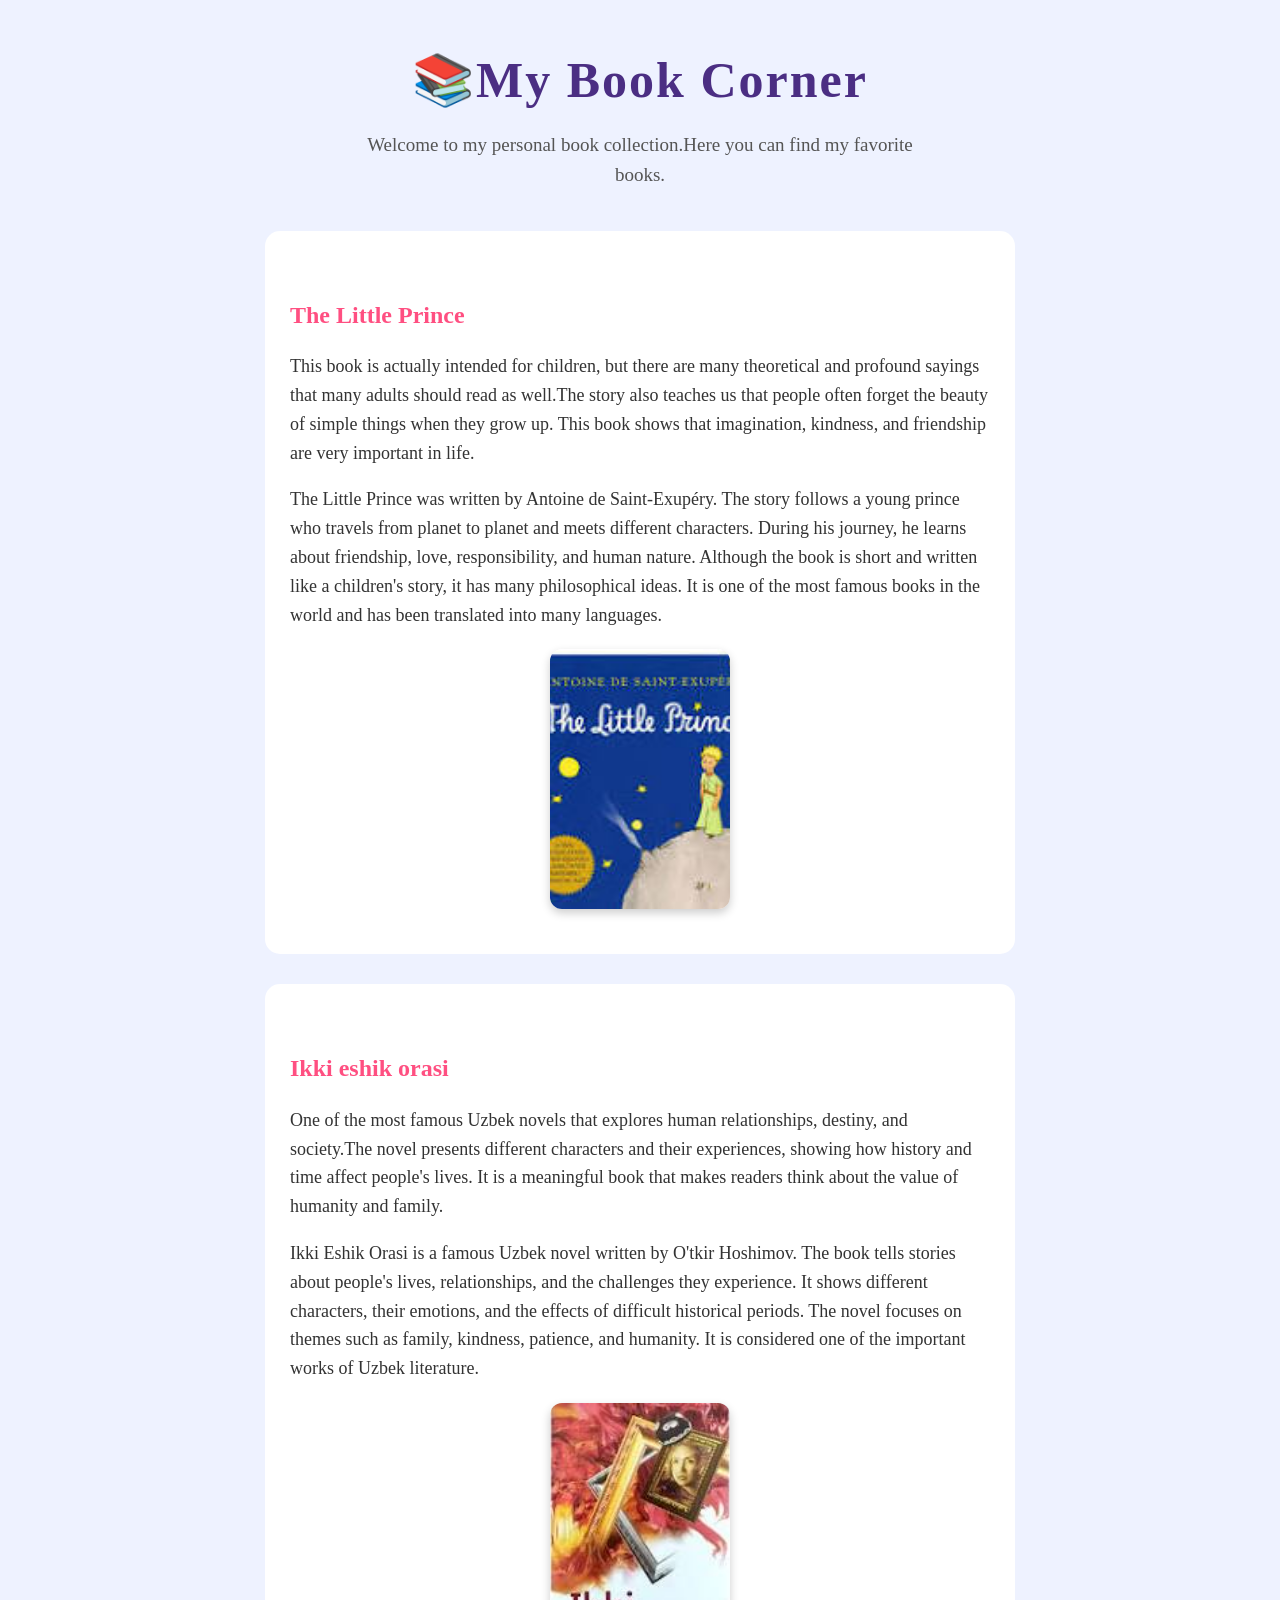
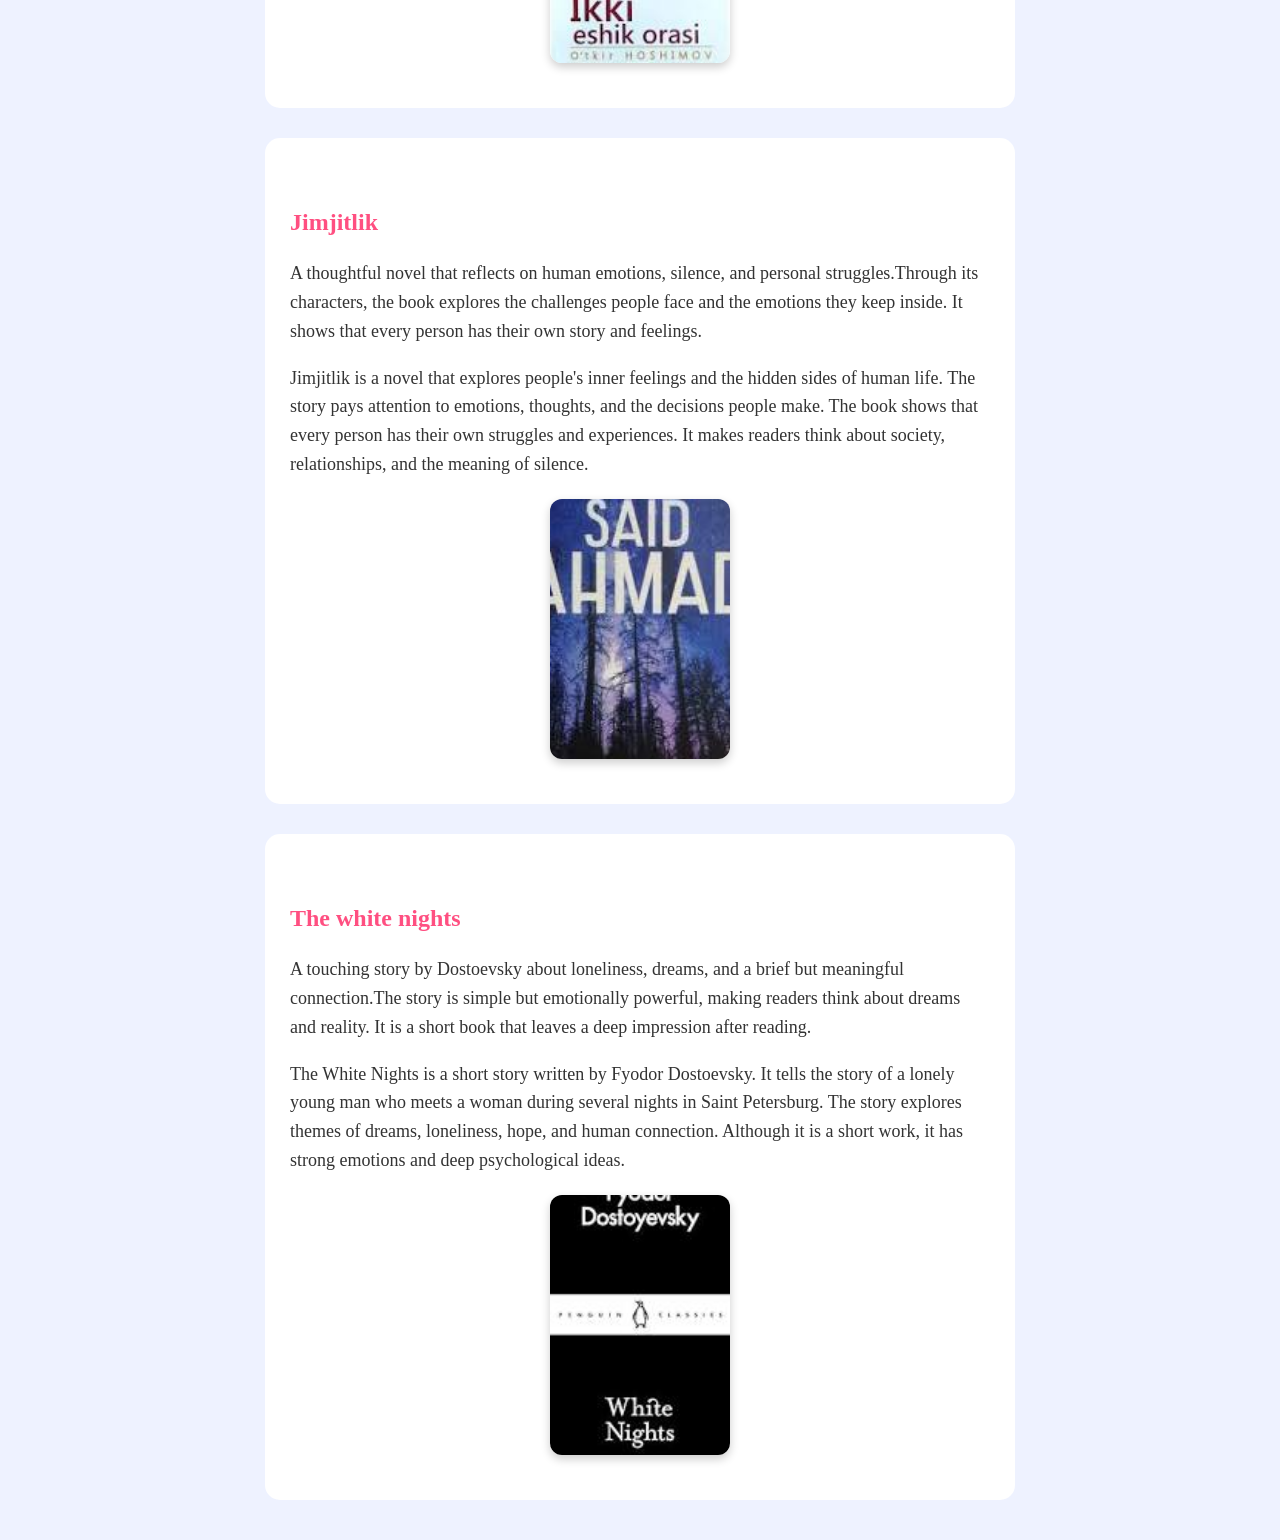
==== index.html @ 1ad663ef "Initial commit" ====
<!DOCTYPE html>
<html lang="en">
<head>
<meta charset="UTF-8">
<title>My book corner</title>
<link rel="stylesheet" href="style.css">
</head>
<body>
<h1>📚My Book Corner</h1>
 <p>Welcome to my personal book collection.Here you can find my favorite books.</p>
<div class="book">
<h2>The Little Prince</h2>
 <p>This book is actually intended for children, but there are many theoretical and profound sayings that many adults should read as well.The story also teaches us that people often forget the beauty of simple things when they grow up.
This book shows that imagination, kindness, and friendship are very important in life.</p>
 <p>
The Little Prince was written by Antoine de Saint-Exupéry.
The story follows a young prince who travels from planet to planet and meets different characters.
During his journey, he learns about friendship, love, responsibility, and human nature.
Although the book is short and written like a children's story, it has many philosophical ideas.
It is one of the most famous books in the world and has been translated into many languages.
</p>
 <img src="images/thelittleprince.jpg" alt="The little prince cover">
</div>
<div class="book">
<h2>Ikki eshik orasi</h2>
 <p>One of the most famous Uzbek novels that explores human relationships, destiny, and society.The novel presents different characters and their experiences, showing how history and time affect people's lives.
It is a meaningful book that makes readers think about the value of humanity and family.</p>
 <p>
Ikki Eshik Orasi is a famous Uzbek novel written by O'tkir Hoshimov.
The book tells stories about people's lives, relationships, and the challenges they experience.
It shows different characters, their emotions, and the effects of difficult historical periods.
The novel focuses on themes such as family, kindness, patience, and humanity.
It is considered one of the important works of Uzbek literature.
</p>
 <img src="images/ikkieshikorasi.jpg" alt="Ikki eshik orasi kitobi muqovasi">
</div>
<div class="book">
<h2>Jimjitlik</h2>
 <p>A thoughtful novel that reflects on human emotions, silence, and personal struggles.Through its characters, the book explores the challenges people face and the emotions they keep inside.
It shows that every person has their own story and feelings.</p>
 <p>
Jimjitlik is a novel that explores people's inner feelings and the hidden sides of human life.
The story pays attention to emotions, thoughts, and the decisions people make.
The book shows that every person has their own struggles and experiences.
It makes readers think about society, relationships, and the meaning of silence.
</p>
 <img src="images/jimjitlik.jpg" alt="Jimjitlik romani muqovasi">
</div>
<div class="book">
<h2>The white nights</h2>
 <p>A touching story by Dostoevsky about loneliness, dreams, and a brief but meaningful connection.The story is simple but emotionally powerful, making readers think about dreams and reality.
It is a short book that leaves a deep impression after reading.</p>
 <p>
The White Nights is a short story written by Fyodor Dostoevsky.
It tells the story of a lonely young man who meets a woman during several nights in Saint Petersburg.
The story explores themes of dreams, loneliness, hope, and human connection.
Although it is a short work, it has strong emotions and deep psychological ideas.
</p>
 <img src="images/oydintunlar.jpg" alt="The white nights cover">
</div>
</body>
</html>
---- style.css ----
body {
  background-color: #eef2ff;
}

h1 {
  color: #6a0dad;
  text-align: center;
}

h2 {
  color: #ff4f81;
}

p {
  font-size: 18px;
}

img {
  width: 200px;
}
img {
  width: 180px;
  height: 260px;
  object-fit: cover;
  border-radius: 12px;
}

h2 {
  margin-top: 40px;
}

body {
  margin: 40px;
  line-height: 1.6;
}
.book {
  background-color: white;
  padding: 25px;
  margin: 30px auto;
  border-radius: 15px;
  max-width: 700px;
}
.book img {
  display: block;
  margin: 20px auto;
}
h1 {
  font-size: 45px;
}
.book {
  transition: 0.3s;
}

.book:hover {
  transform: translateY(-5px);
}

img {
  box-shadow: 0 4px 10px #0003;
}

h2 {
  margin-bottom: 10px;
}

p {
  color: #333;
}
h1 {
  text-align: center;
  font-size: 50px;
  color: #4b2e83;
  margin-bottom: 10px;
  letter-spacing: 2px;
}

body > p {
  text-align: center;
  max-width: 600px;
  margin: 0 auto 40px;
  font-size: 19px;
  color: #555;
}
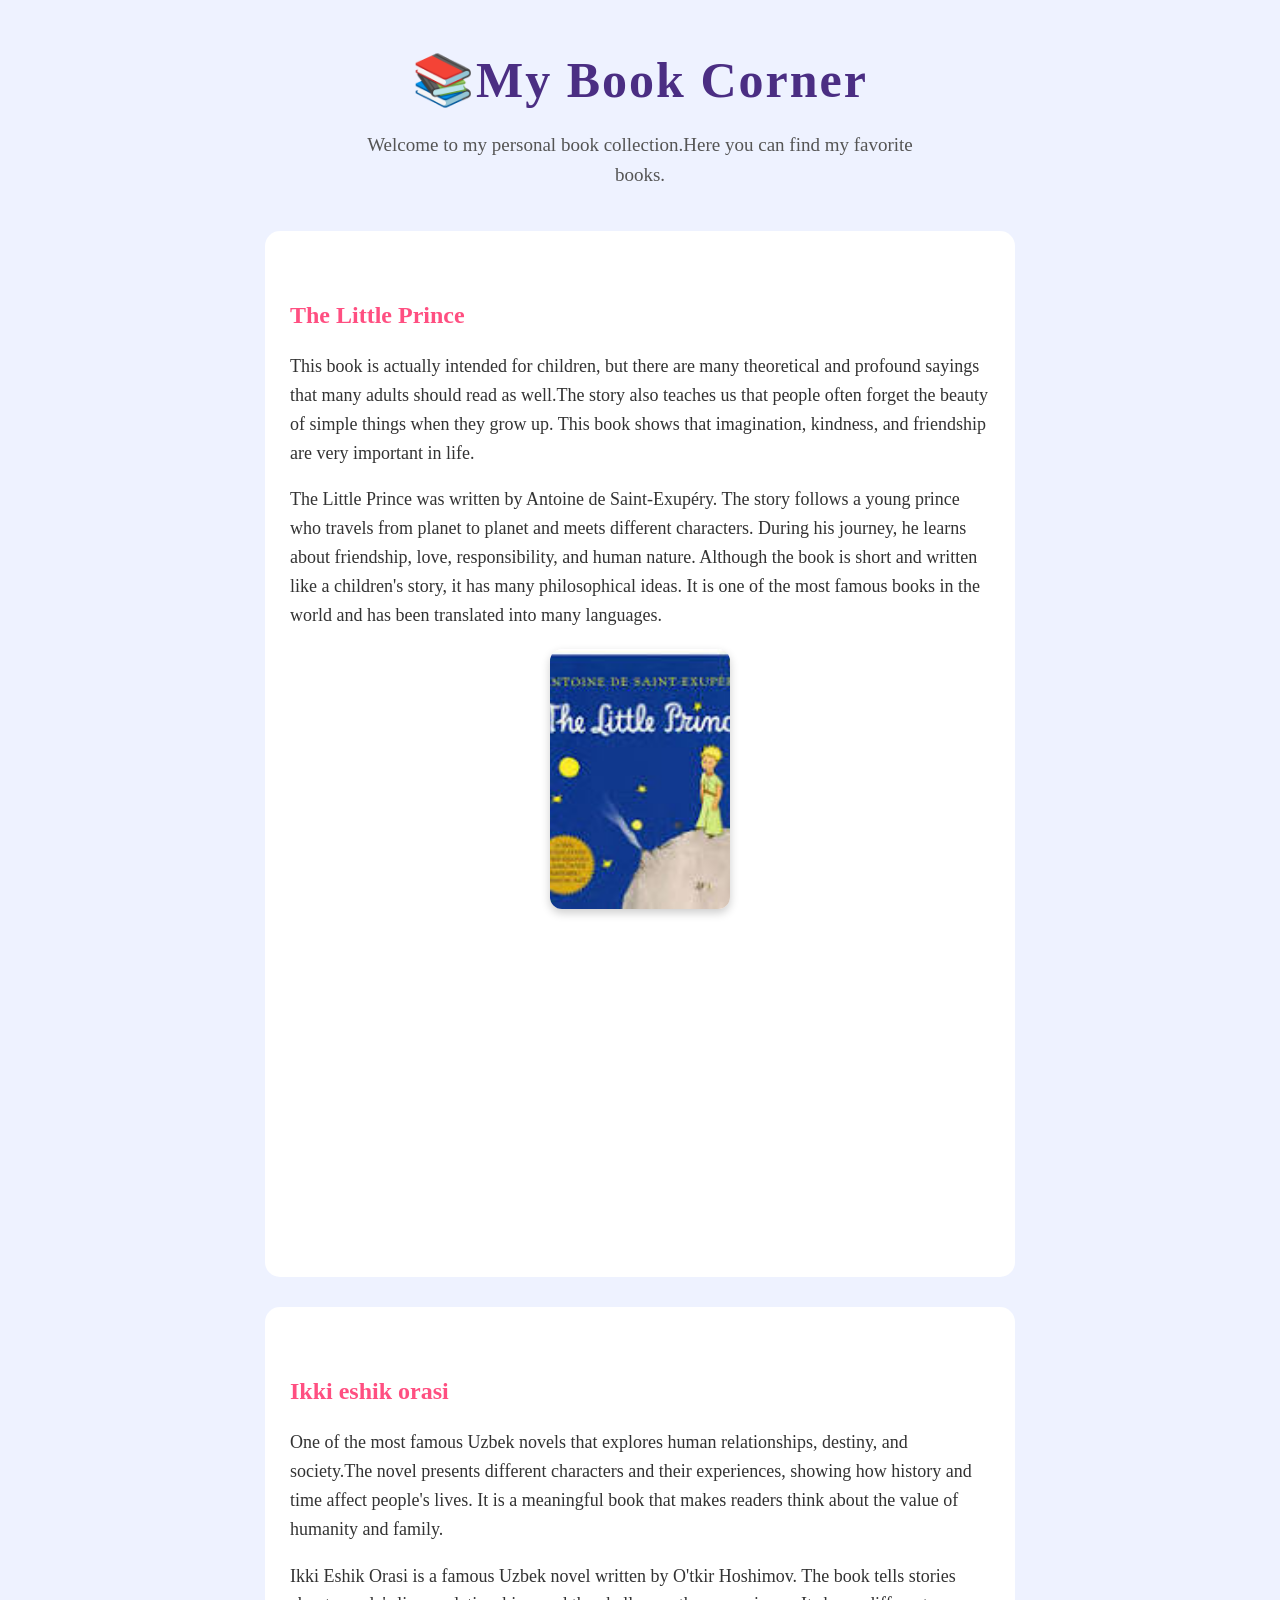
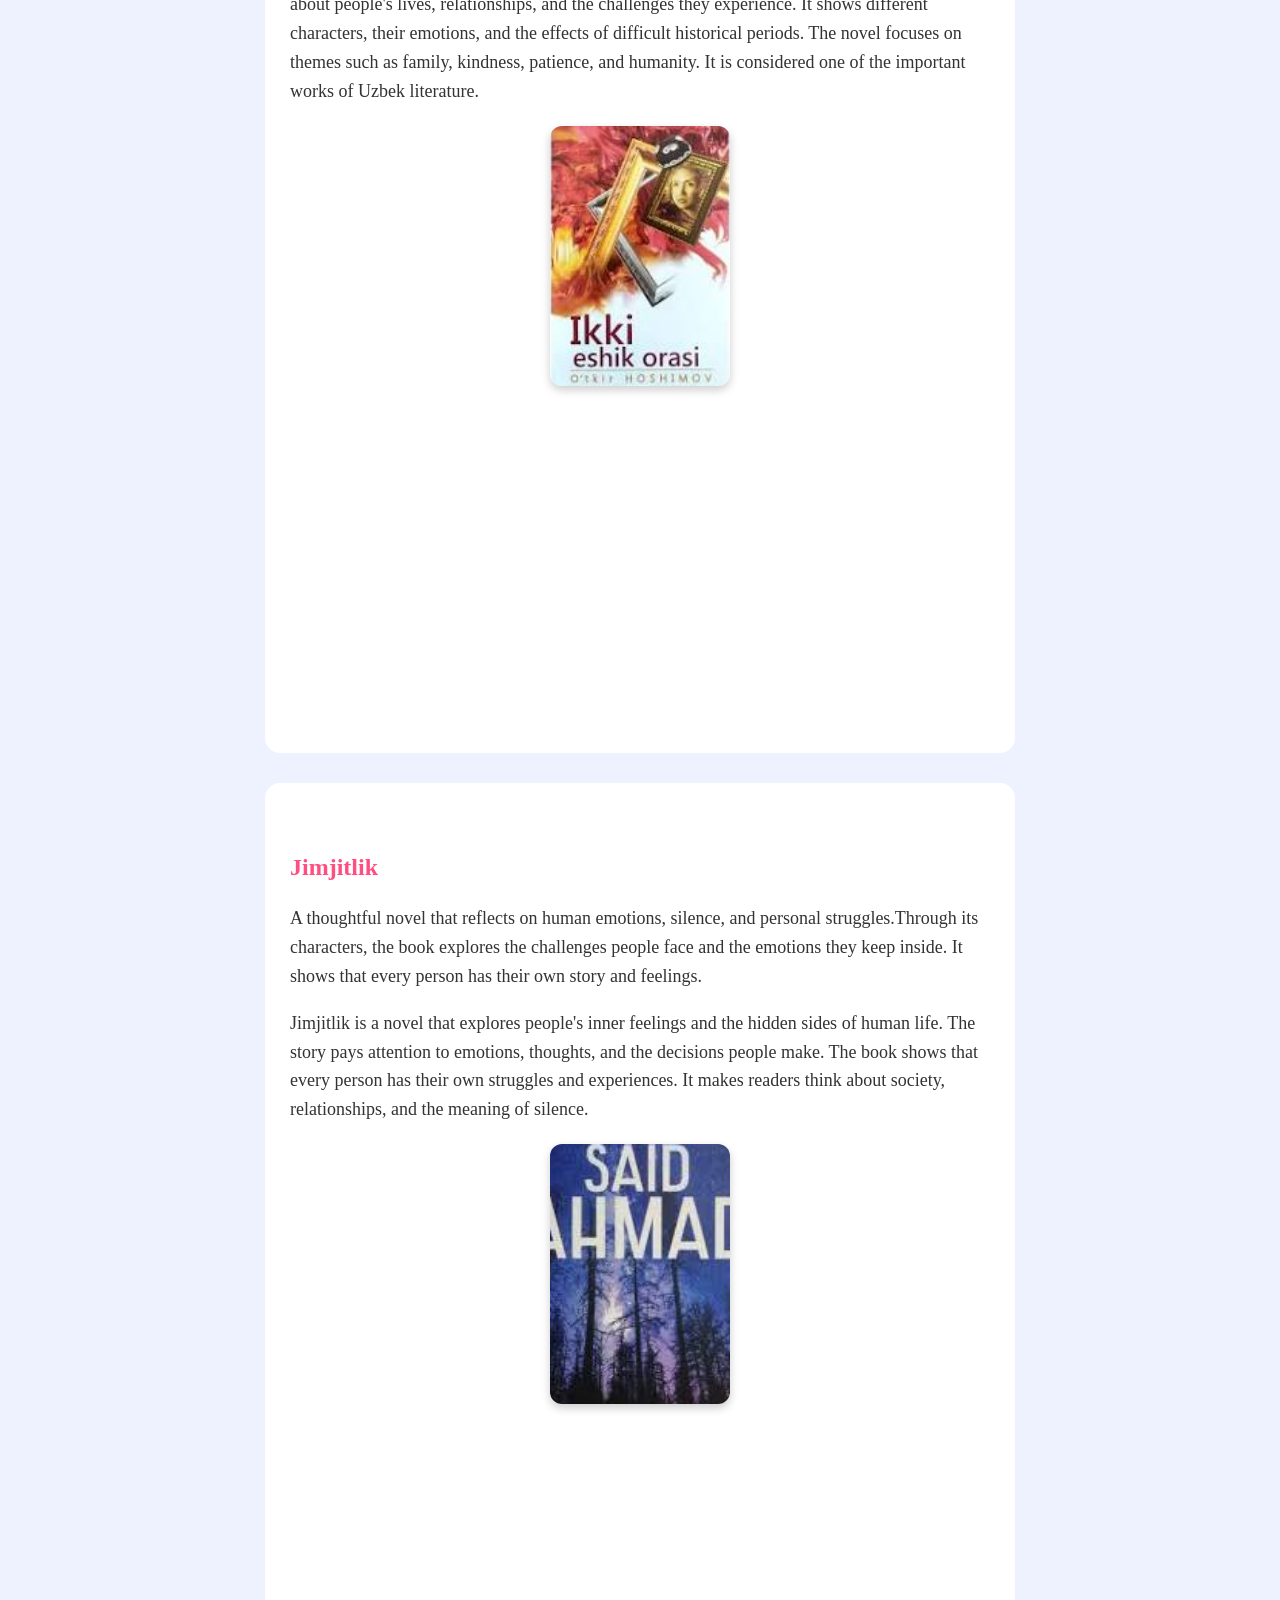
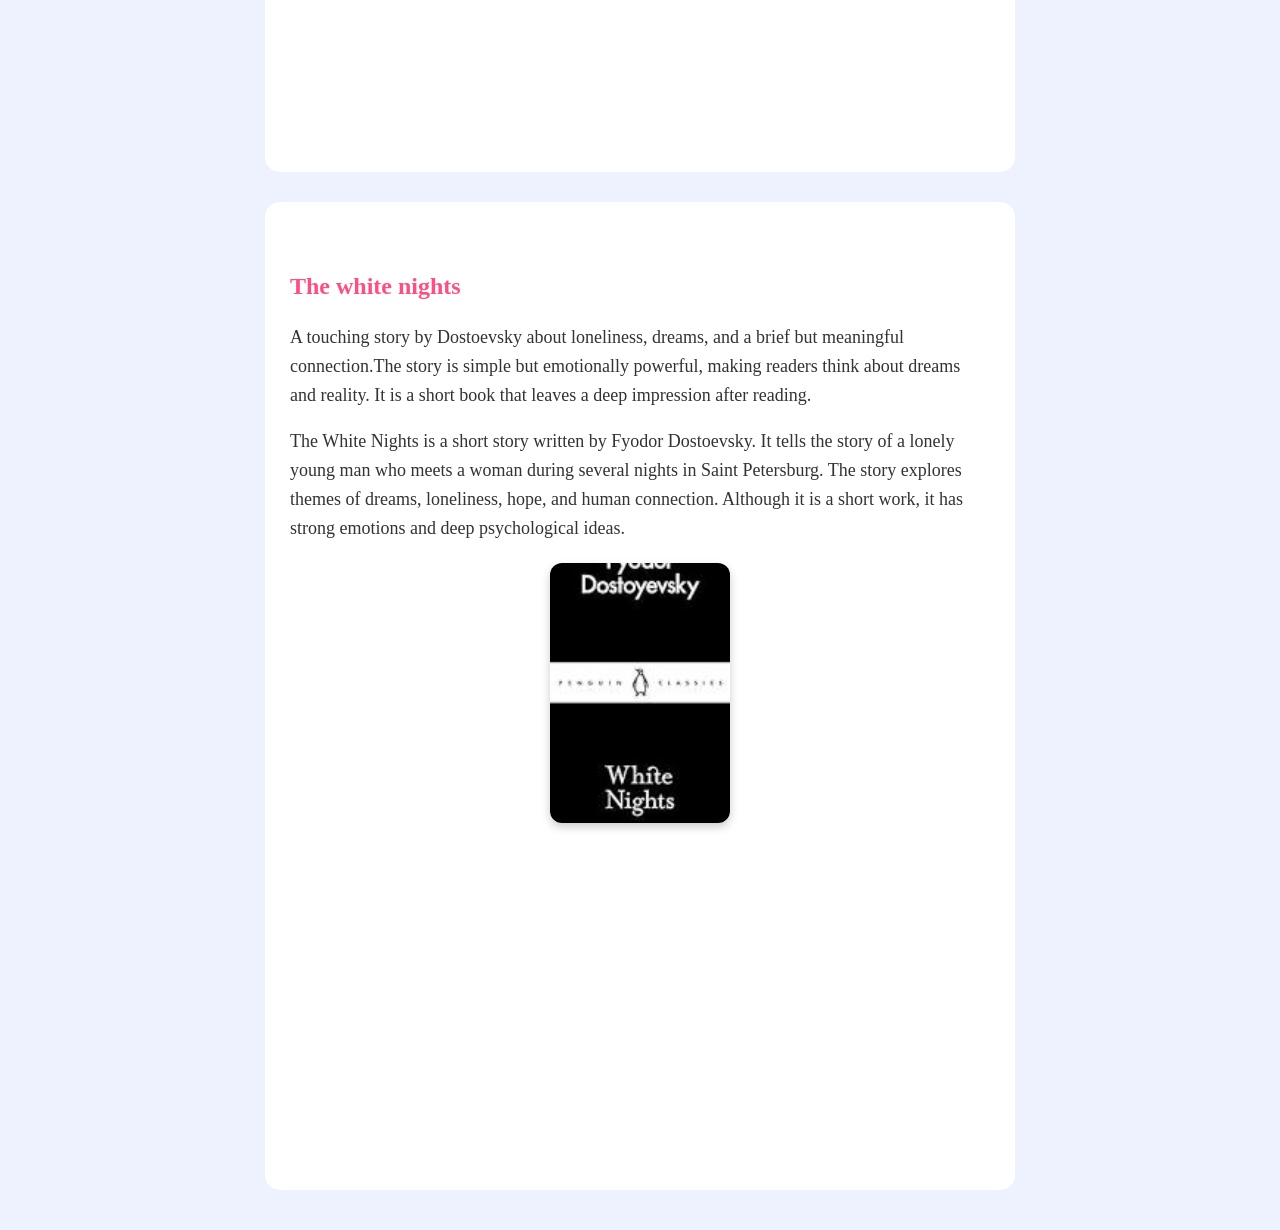
==== commit 7a636645: "Fayl nomi index.html ga qaytarildi" ====
--- a/index.html
+++ b/index.html
@@ -2,13 +2,22 @@
 <html lang="en">
 <head>
 <meta charset="UTF-8">
+<meta name="description" content="Turli xil kitoblar haqida tafsivlar va shu kitoblarning aoudio versiyalari">
+<meta name="keywords" content="turli xildagi kitoblar va tavsiyalar, jimjitlik, ikki eshik orasi, oydin tunlar, kichgina shahzoda va kitoblarning audio versiyalar">
+<meta name="author" content="Tohirova Muhtasarxon">
 <title>My book corner</title>
 <link rel="stylesheet" href="style.css">
+<style>
+    inframe {
+        text-align: center;
+    }
+</style>
 </head>
 <body>
 <h1>📚My Book Corner</h1>
  <p>Welcome to my personal book collection.Here you can find my favorite books.</p>
 <div class="book">
+<!-- birinchi kitob -->
 <h2>The Little Prince</h2>
  <p>This book is actually intended for children, but there are many theoretical and profound sayings that many adults should read as well.The story also teaches us that people often forget the beauty of simple things when they grow up.
 This book shows that imagination, kindness, and friendship are very important in life.</p>
@@ -20,8 +29,10 @@
 It is one of the most famous books in the world and has been translated into many languages.
 </p>
  <img src="images/thelittleprince.jpg" alt="The little prince cover">
+ <iframe width="560" height="315" src="https://www.youtube.com/embed/APG1upS8LDw?si=4gyQnQoTVIooAGP7" title="YouTube video player" frameborder="0" allow="accelerometer; autoplay; clipboard-write; encrypted-media; gyroscope; picture-in-picture; web-share" referrerpolicy="strict-origin-when-cross-origin" allowfullscreen></iframe>
 </div>
 <div class="book">
+<!-- ikkinchi kitob -->
 <h2>Ikki eshik orasi</h2>
  <p>One of the most famous Uzbek novels that explores human relationships, destiny, and society.The novel presents different characters and their experiences, showing how history and time affect people's lives.
 It is a meaningful book that makes readers think about the value of humanity and family.</p>
@@ -33,8 +44,10 @@
 It is considered one of the important works of Uzbek literature.
 </p>
  <img src="images/ikkieshikorasi.jpg" alt="Ikki eshik orasi kitobi muqovasi">
+ <iframe width="560" height="315" src="https://www.youtube.com/embed/OocVGY2E_YY?si=UgHHmyIOs7seQcFo" title="YouTube video player" frameborder="0" allow="accelerometer; autoplay; clipboard-write; encrypted-media; gyroscope; picture-in-picture; web-share" referrerpolicy="strict-origin-when-cross-origin" allowfullscreen></iframe>
 </div>
 <div class="book">
+<!-- uchinchi kitob -->
 <h2>Jimjitlik</h2>
  <p>A thoughtful novel that reflects on human emotions, silence, and personal struggles.Through its characters, the book explores the challenges people face and the emotions they keep inside.
 It shows that every person has their own story and feelings.</p>
@@ -45,8 +58,10 @@
 It makes readers think about society, relationships, and the meaning of silence.
 </p>
  <img src="images/jimjitlik.jpg" alt="Jimjitlik romani muqovasi">
+<iframe width="560" height="315" src="https://www.youtube.com/embed/zJSa0SrQyps?si=cFpuvJxr6KXhZZ98" title="YouTube video player" frameborder="0" allow="accelerometer; autoplay; clipboard-write; encrypted-media; gyroscope; picture-in-picture; web-share" referrerpolicy="strict-origin-when-cross-origin" allowfullscreen></iframe>
 </div>
 <div class="book">
+<!-- to'rtinchi kitob -->
 <h2>The white nights</h2>
  <p>A touching story by Dostoevsky about loneliness, dreams, and a brief but meaningful connection.The story is simple but emotionally powerful, making readers think about dreams and reality.
 It is a short book that leaves a deep impression after reading.</p>
@@ -57,6 +72,7 @@
 Although it is a short work, it has strong emotions and deep psychological ideas.
 </p>
  <img src="images/oydintunlar.jpg" alt="The white nights cover">
+ <iframe width="560" height="315" src="https://www.youtube.com/embed/e8cTO220flw?si=Vjf-ZouNIVrb9PBf" title="YouTube video player" frameborder="0" allow="accelerometer; autoplay; clipboard-write; encrypted-media; gyroscope; picture-in-picture; web-share" referrerpolicy="strict-origin-when-cross-origin" allowfullscreen></iframe>
 </div>
 </body>
 </html>
